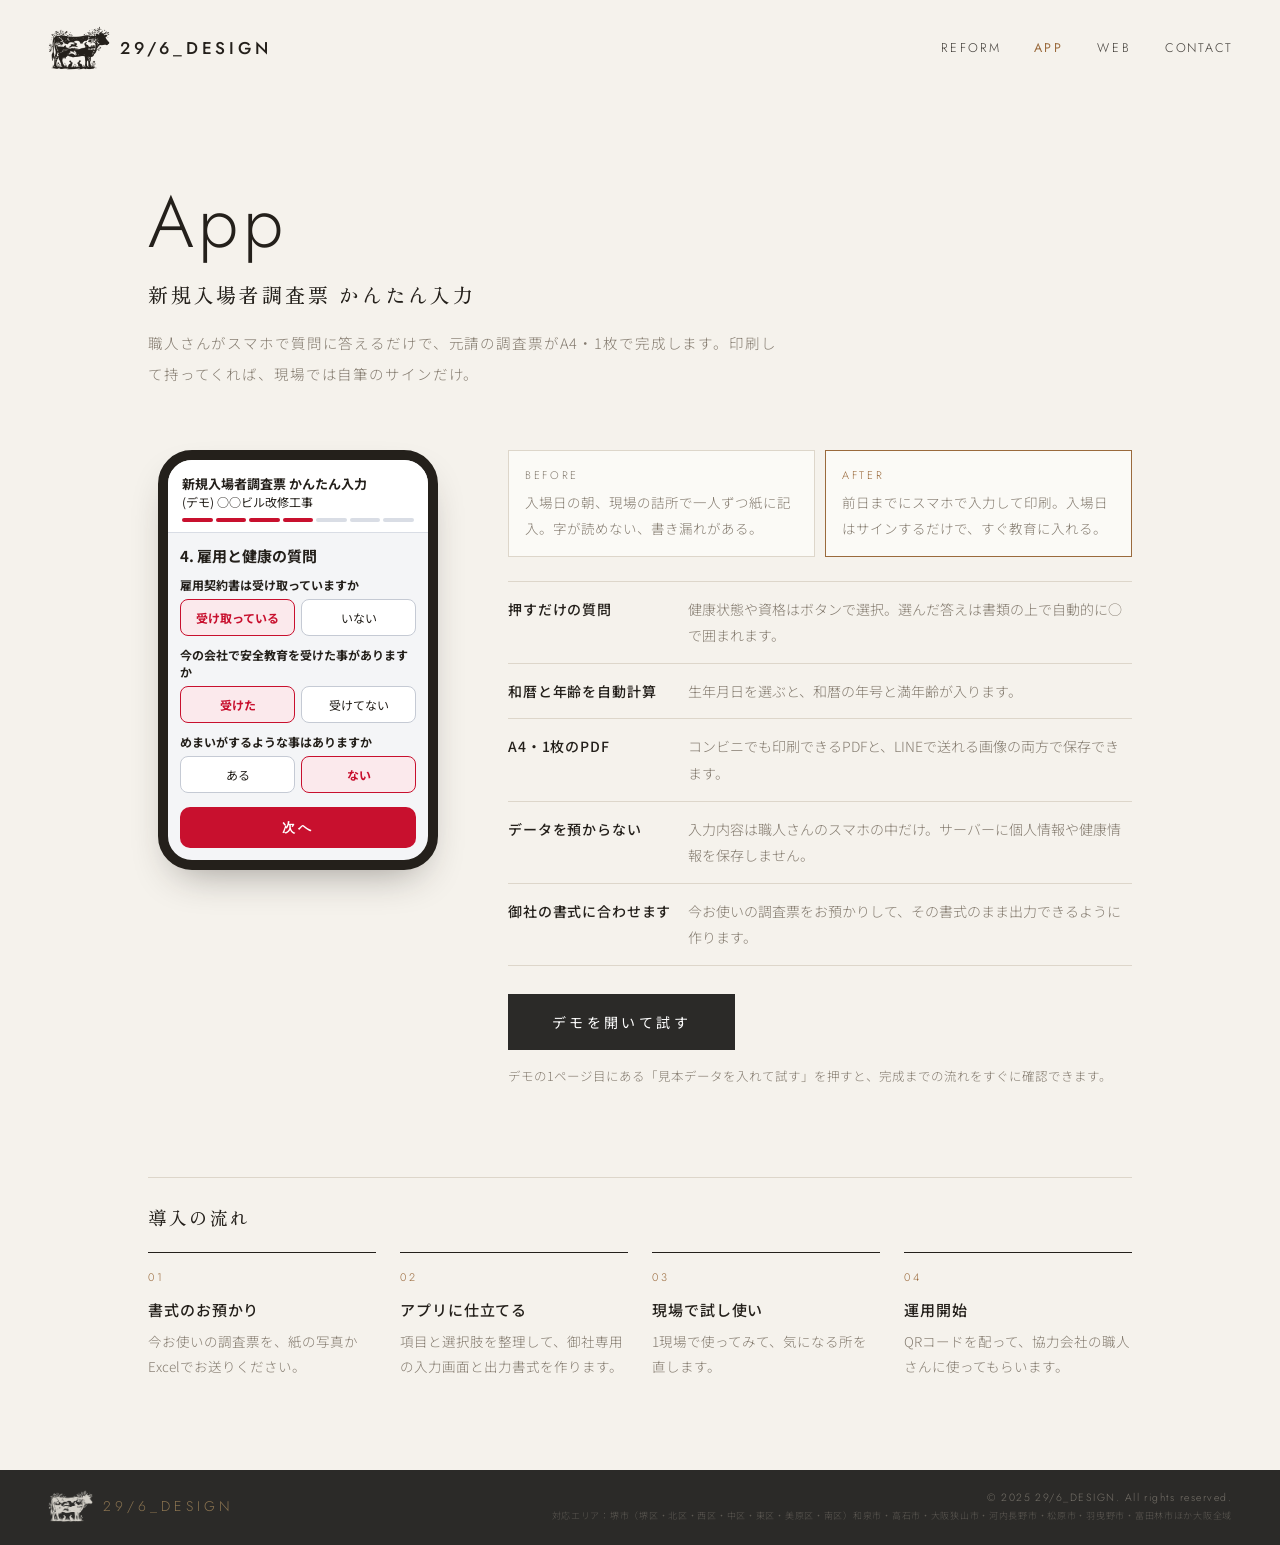
==== app.html @ 167fa284 "タブのアイコン（牛と兎）を追加 Co-Authored-By: Claude Opus 5.5 <noreply@anthropic.com> Claude-Session: https://clau" ====
<!DOCTYPE html>
<html lang="ja">
<head>
<meta charset="utf-8">
<meta name="viewport" content="width=device-width, initial-scale=1">
<title>29/6_DESIGN アプリ</title>
<link rel="icon" href="favicon.ico" sizes="any">
<link rel="icon" type="image/png" href="img/favicon-32.png" sizes="32x32">
<link rel="apple-touch-icon" href="img/apple-touch-icon.png">
<link rel="preconnect" href="https://fonts.googleapis.com">
<link rel="preconnect" href="https://fonts.gstatic.com" crossorigin>
<link href="https://fonts.googleapis.com/css2?family=Jost:wght@300;400;500&family=Noto+Sans+JP:wght@300;400;500&family=Zen+Old+Mincho:wght@500&display=swap" rel="stylesheet">
<link rel="stylesheet" href="css/site.css">
</head>
<body class="sub">
<header>
  <a class="logo" href="index.html"><img src="img/logo-ink.png" alt="" width="62" height="44"><span>29/6_DESIGN</span></a>
  <nav aria-label="メニュー">
    <a class="rf" href="reform.html">REFORM</a>
    <a class="on" href="app.html" aria-current="page">APP</a>
    <a href="web.html">WEB</a>
    <a class="ct" href="contact.html"><span class="tx">CONTACT</span><span class="lm" aria-hidden="true"><svg viewBox="0 0 48 44" width="34" height="31"><path d="M24 3C12.4 3 3 10.6 3 20c0 8.4 7.5 15.4 17.6 16.8.7.2 1.6.5 1.8 1.1.2.5.1 1.3.1 1.8l-.3 1.8c-.1.5-.4 2 1.8 1.1 2.2-.9 11.8-7 16.1-11.9C43.3 27.4 45 23.9 45 20 45 10.6 35.6 3 24 3z" fill="#06C755"/><text x="24" y="24.5" text-anchor="middle" font-family="Jost,Helvetica,Arial,sans-serif" font-size="11" font-weight="600" letter-spacing=".5" fill="#fff">LINE</text></svg></span></a>
  </nav>
</header>
<main>
<div class="ph">
  <span class="en">App</span>
  <h1>新規入場者調査票 かんたん入力</h1>
  <p>職人さんがスマホで質問に答えるだけで、<br class="sp">元請の調査票がA4・1枚で完成します。<br class="sp">印刷して持ってくれば、現場では自筆のサインだけ。</p>
</div>
<section class="blk">
  <div class="appw">
    <div class="phone" aria-hidden="true">
      <div class="pt"><b>新規入場者調査票 かんたん入力</b>(デモ) ○○ビル改修工事<div class="bar"><i class="on"></i><i class="on"></i><i class="on"></i><i class="on"></i><i></i><i></i><i></i></div></div>
      <div class="pb">
        <div class="ps">4. 雇用と健康の質問</div>
        <div class="q">雇用契約書は受け取っていますか</div>
        <div class="ch"><span class="sel">受け取っている</span><span>いない</span></div>
        <div class="q">今の会社で安全教育を受けた事がありますか</div>
        <div class="ch"><span class="sel">受けた</span><span>受けてない</span></div>
        <div class="q">めまいがするような事はありますか</div>
        <div class="ch"><span>ある</span><span class="sel">ない</span></div>
        <div class="go">次へ</div>
      </div>
    </div>
    <div>
      <div class="ba">
        <div><span>Before</span>入場日の朝、現場の詰所で一人ずつ紙に記入。字が読めない、書き漏れがある。</div>
        <div class="af"><span>After</span>前日までにスマホで入力して印刷。入場日はサインするだけで、すぐ教育に入れる。</div>
      </div>
      <dl class="pts">
        <dt>押すだけの質問</dt><dd>健康状態や資格はボタンで選択。選んだ答えは書類の上で自動的に○で囲まれます。</dd>
        <dt>和暦と年齢を自動計算</dt><dd>生年月日を選ぶと、和暦の年号と満年齢が入ります。</dd>
        <dt>A4・1枚のPDF</dt><dd>コンビニでも印刷できるPDFと、LINEで送れる画像の両方で保存できます。</dd>
        <dt>データを預からない</dt><dd>入力内容は職人さんのスマホの中だけ。サーバーに個人情報や健康情報を保存しません。</dd>
        <dt>御社の書式に合わせます</dt><dd>今お使いの調査票をお預かりして、その書式のまま出力できるように作ります。</dd>
      </dl>
      <a class="btn" href="demo.html">デモを開いて試す</a>
      <p class="note">デモの1ページ目にある「見本データを入れて試す」を押すと、完成までの流れをすぐに確認できます。</p>
    </div>
  </div>
</section>
<section class="blk">
  <h2 class="bh">導入の流れ</h2>
  <ol class="flow">
    <li><b>書式のお預かり</b>今お使いの調査票を、紙の写真かExcelでお送りください。</li>
    <li><b>アプリに仕立てる</b>項目と選択肢を整理して、御社専用の入力画面と出力書式を作ります。</li>
    <li><b>現場で試し使い</b>1現場で使ってみて、気になる所を直します。</li>
    <li><b>運用開始</b>QRコードを配って、協力会社の職人さんに使ってもらいます。</li>
  </ol>
</section>
</main>
<footer>
  <span class="flogo"><img src="img/logo-white.png" alt="" width="45" height="32">29/6_DESIGN</span>
  <div class="fr">
    <span>© 2025 29/6_DESIGN. All rights reserved.</span>
    <small>対応エリア：堺市（堺区・北区・西区・中区・東区・美原区・南区）和泉市・高石市・大阪狭山市・河内長野市・松原市・羽曳野市・富田林市ほか大阪全域</small>
  </div>
</footer>
</body>
</html>
---- css/site.css ----
:root{
  /* トップと同じ白壁とオーク。下層ページは写真なしで、文字と余白だけで組む */
  --wall:#f5f2ec;
  --paper:#fbfaf6;
  --ink:#24201b;
  --mute:#857c70;
  --line:#ddd6ca;
  --oak:#9a6a3c;
  --latin:'Jost','Helvetica Neue',sans-serif;
  --jp:'Noto Sans JP','Hiragino Sans',sans-serif;
  --mincho:'Zen Old Mincho','Hiragino Mincho ProN',serif;
  color-scheme:light;
}
*{box-sizing:border-box}
html,body{margin:0;height:100%}
body{display:flex;flex-direction:column;min-height:100%;background:var(--wall);color:var(--ink);font-family:var(--jp);font-weight:300;-webkit-text-size-adjust:100%}
main{flex:1 0 auto}
a{color:inherit;text-decoration:none}
a:focus-visible{outline:1px solid var(--oak);outline-offset:4px}

/* ---- header ---- */
header{display:flex;justify-content:space-between;align-items:center;padding:26px clamp(18px,4vw,48px)}
.logo img{display:block;height:44px;width:auto}
@media (max-width:560px){.logo img{height:34px}}
.logo{display:flex;align-items:center;gap:10px;font-family:var(--latin);font-weight:500;font-size:17px;letter-spacing:.22em;color:var(--ink)}
nav{display:flex;gap:clamp(16px,2.6vw,34px);font-family:var(--latin);font-weight:300;font-size:12.5px;letter-spacing:.22em;color:var(--ink)}
nav a{display:inline-block;opacity:.85;transform-origin:50% 60%;transition:transform .35s cubic-bezier(.2,.7,.2,1),text-shadow .35s ease,opacity .35s ease,color .35s ease}

nav a.on{opacity:1;color:var(--oak);font-weight:400}
nav a.rf{letter-spacing:.17em;margin-right:-.05em}
nav a.ct{letter-spacing:.14em;margin-right:-.08em;position:relative}

.tx{display:inline-block;transition:opacity .3s ease,transform .35s ease}

.lm{position:absolute;left:50%;top:50%;opacity:0;transform:translate(-50%,-30%) scale(.8);transition:opacity .35s ease .05s,transform .45s cubic-bezier(.2,.8,.2,1.2) .05s;filter:drop-shadow(0 6px 6px rgba(0,0,0,.25)) drop-shadow(0 10px 16px rgba(0,0,0,.15));pointer-events:none}
.lm svg{display:block}

@media (hover:hover){nav a:hover,nav a:focus-visible{opacity:1;transform:translateY(-4px) scale(1.12);text-shadow:0 7px 6px rgba(0,0,0,.28),0 10px 18px rgba(0,0,0,.18)}nav a.ct:hover,nav a.ct:focus-visible{transform:none;text-shadow:none}nav a.ct:hover .tx,nav a.ct:focus-visible .tx{opacity:0;transform:translateY(-6px)}nav a.ct:hover .lm,nav a.ct:focus-visible .lm{opacity:1;transform:translate(-50%,-50%) scale(1);animation:lmfloat 2.4s ease-in-out .5s infinite}}
@keyframes lmfloat{0%,100%{transform:translate(-50%,-50%)}50%{transform:translate(-50%,calc(-50% - 4px))}}
@media (prefers-reduced-motion:reduce){nav a,.lm,.tx{transition:opacity .2s}nav a:hover{transform:none}nav a.ct:hover .lm{animation:none;transform:translate(-50%,-50%)}nav a.ct:hover .tx{transform:none}}
@media (max-width:560px){header{flex-wrap:wrap;row-gap:4px}nav{width:100%;justify-content:space-between;gap:0;font-size:11.5px}nav a{padding:12px 0}}

/* ---- page head ---- */
.ph{max-width:1080px;margin:0 auto;padding:clamp(40px,7vw,90px) clamp(18px,4vw,48px) clamp(36px,5vw,60px)}
.ph .en{display:block;font-family:var(--latin);font-weight:300;font-size:clamp(40px,7vw,72px);letter-spacing:.06em;line-height:1;color:var(--ink)}
.ph h1{font-family:var(--mincho);font-weight:500;font-size:clamp(17px,2vw,20px);letter-spacing:.14em;margin:22px 0 0}
.ph p{margin:18px 0 0;font-size:14.5px;line-height:2.2;letter-spacing:.06em;color:var(--mute);max-width:44em;text-wrap:pretty}
.sp{display:none}
.nw{white-space:nowrap}
@media (max-width:560px){.sp{display:inline}.pc{display:none}}

/* ---- blocks ---- */
.blk{max-width:1080px;margin:0 auto;padding:0 clamp(18px,4vw,48px) clamp(56px,7vw,90px)}
.bh{font-family:var(--mincho);font-weight:500;font-size:18px;letter-spacing:.14em;margin:0 0 22px;padding-top:26px;border-top:1px solid var(--line)}
.tag{display:block;font-family:var(--latin);font-size:11px;letter-spacing:.24em;color:var(--oak);margin-bottom:12px;text-transform:uppercase}
.pts{margin:0;display:grid;grid-template-columns:180px 1fr;border-top:1px solid var(--line)}
.pts dt,.pts dd{padding:14px 0;border-bottom:1px solid var(--line);margin:0;font-size:14px;line-height:1.9}
.pts dt{font-weight:500;letter-spacing:.06em}
.pts dd{color:var(--mute)}
@media (max-width:560px){.pts{grid-template-columns:1fr}.pts dt{border-bottom:0;padding-bottom:0}.pts dd{padding-top:4px}}

/* reform */
.sk{display:grid;grid-template-columns:1fr 1.15fr;background:var(--paper);border:1px solid var(--line)}
.tex{min-height:340px;position:relative;background-color:#ece8df;background-image:url("data:image/svg+xml,%3Csvg xmlns='http://www.w3.org/2000/svg' width='600' height='400'%3E%3Cfilter id='n'%3E%3CfeTurbulence type='fractalNoise' baseFrequency='.012 .035' numOctaves='4' seed='7'/%3E%3CfeColorMatrix values='0 0 0 0 .55 0 0 0 0 .52 0 0 0 0 .47 0 0 0 .55 0'/%3E%3C/filter%3E%3Crect width='600' height='400' filter='url(%23n)'/%3E%3C/svg%3E");background-size:cover}
.tex::after{content:"";position:absolute;inset:0;background:linear-gradient(115deg,rgba(255,255,255,.55),rgba(255,255,255,0) 45%,rgba(0,0,0,.08))}
.skt{padding:clamp(24px,3vw,38px)}
.skt h2{font-family:var(--mincho);font-weight:500;font-size:clamp(17px,2.2vw,23px);text-wrap:balance;letter-spacing:.1em;margin:0 0 14px}
.skt>p{margin:0 0 20px;font-size:14px;line-height:2.1;color:var(--mute)}
@media (max-width:820px){.sk{grid-template-columns:1fr}.tex{min-height:200px}}
.grid{list-style:none;margin:0;padding:0;display:grid;grid-template-columns:repeat(3,1fr);gap:1px;background:var(--line);border:1px solid var(--line)}
.grid li{background:var(--wall);padding:24px 24px 28px;font-size:13.5px;line-height:1.9;color:var(--mute)}
.grid li span{display:block;font-family:var(--latin);font-size:11px;letter-spacing:.24em;color:var(--oak);text-transform:uppercase;margin-bottom:10px}
.grid li b{display:block;font-weight:500;color:var(--ink);font-size:16px;letter-spacing:.08em;margin-bottom:6px}
@media (max-width:820px){.grid{grid-template-columns:1fr 1fr}}
@media (max-width:480px){.grid{grid-template-columns:1fr}}

/* app */
.appw{display:grid;grid-template-columns:300px 1fr;gap:clamp(28px,5vw,60px);align-items:start}
@media (max-width:820px){.appw{grid-template-columns:1fr}}
@media (max-width:560px){.btn{display:block}}
.phone{width:280px;max-width:100%;margin:0 auto;border:10px solid #24201b;border-radius:34px;background:#f4f5f7;overflow:hidden;box-shadow:0 18px 40px -18px rgba(36,32,27,.45);font-family:var(--jp);font-weight:400}
.phone .pt{background:#fff;border-bottom:1px solid #d9dde5;padding:14px 14px 10px;font-size:12px}
.phone .pt b{display:block;font-size:13px;font-weight:700}
.phone .bar{display:flex;gap:3px;margin-top:8px}
.phone .bar i{flex:1;height:4px;border-radius:2px;background:#d9dde5}
.phone .bar i.on{background:#c8102e}
.phone .pb{padding:12px}
.phone .ps{font-weight:700;font-size:15px}
.phone .q{font-size:12px;font-weight:700;margin:10px 0 6px}
.phone .ch{display:flex;gap:6px}
.phone .ch span{flex:1;text-align:center;font-size:12px;padding:9px 4px;border:1.5px solid #c5cad4;border-radius:8px;background:#fff}
.phone .ch span.sel{border-color:#c8102e;background:#fbe9ec;color:#c8102e;font-weight:700}
.phone .go{margin-top:14px;background:#c8102e;color:#fff;text-align:center;font-weight:700;font-size:13px;padding:11px;border-radius:10px}
.ba{display:flex;flex-wrap:wrap;gap:10px;margin-bottom:24px;font-size:13.5px;line-height:1.9;color:var(--mute)}
.ba div{flex:1 1 220px;border:1px solid var(--line);background:var(--paper);padding:14px 16px}
.ba span{display:block;font-family:var(--latin);font-size:11px;letter-spacing:.24em;text-transform:uppercase;color:var(--mute);margin-bottom:4px}
.ba .af{border-color:var(--oak)}
.ba .af span{color:var(--oak)}
.btn{display:inline-block;text-align:center;margin-top:28px;background:#2b2a28;color:#fff;padding:18px 44px;font-size:14px;font-weight:400;letter-spacing:.24em;transition:background .3s ease,transform .3s ease,box-shadow .3s ease}
.btn:hover,.btn:focus-visible{background:#1a1917;transform:translateY(-2px);box-shadow:0 12px 24px -12px rgba(0,0,0,.5)}
.note{font-size:12.5px;color:var(--mute);margin:14px 0 0;line-height:1.9}
.flow{list-style:none;margin:0;padding:0;display:grid;grid-template-columns:repeat(4,1fr);gap:24px;counter-reset:f}
.flow li{font-size:13.5px;line-height:1.9;color:var(--mute);border-top:1px solid var(--ink);padding-top:14px}
.flow li::before{counter-increment:f;content:"0" counter(f);display:block;font-family:var(--latin);font-size:11px;letter-spacing:.24em;color:var(--oak);margin-bottom:8px}
.flow li b{display:block;font-weight:500;color:var(--ink);font-size:15px;letter-spacing:.06em;margin-bottom:4px}
@media (max-width:820px){.flow{grid-template-columns:1fr 1fr}}
@media (max-width:420px){.flow{grid-template-columns:1fr}}

/* web */
.work{display:grid;grid-template-columns:1fr 1.15fr;border:1px solid var(--line);background:var(--paper);transition:box-shadow .35s ease,transform .35s ease}
.work:hover{transform:translateY(-3px);box-shadow:0 18px 36px -20px rgba(0,0,0,.35)}
.wtex{min-height:300px;background:#2b2a27 url("data:image/svg+xml,%3Csvg xmlns='http://www.w3.org/2000/svg' width='600' height='400'%3E%3Cfilter id='n'%3E%3CfeTurbulence type='fractalNoise' baseFrequency='.02 .06' numOctaves='3' seed='3'/%3E%3CfeColorMatrix values='0 0 0 0 .8 0 0 0 0 .78 0 0 0 0 .72 0 0 0 .22 0'/%3E%3C/filter%3E%3Crect width='600' height='400' filter='url(%23n)'/%3E%3C/svg%3E") center/cover;display:flex;flex-direction:column;justify-content:center;padding:30px}
.wl{font-family:var(--latin);color:#d8d3c8;font-size:13px;letter-spacing:.24em}
.wc{font-family:var(--mincho);color:#f3efe6;font-size:28px;margin-top:10px;letter-spacing:.12em}
.wb{padding:clamp(24px,3vw,36px)}
.wb h3{font-family:var(--mincho);font-weight:500;font-size:21px;letter-spacing:.1em;margin:0 0 12px}
.wb p{margin:0 0 18px;font-size:14px;line-height:2.1;color:var(--mute)}
.meta{display:grid;grid-template-columns:60px 1fr;row-gap:4px;margin:0 0 20px;font-size:13px}
.meta dt{color:var(--mute)}.meta dd{margin:0}
.go{font-family:var(--latin);font-size:12px;letter-spacing:.24em;color:var(--oak)}
.wimg{position:relative;min-height:300px;background:#2b2a27;overflow:hidden}
.wimg img{position:absolute;inset:0;width:100%;height:100%;object-fit:cover;object-position:0% 50%;display:block;transition:transform .6s ease}
.work:hover .wimg img{transform:scale(1.03)}
@media (max-width:820px){.work{grid-template-columns:1fr}.wtex{min-height:180px}.wimg{min-height:0;aspect-ratio:2556/1186}.wimg img{object-position:50% 50%}}

/* contact */
.linebox{display:flex;align-items:center;gap:24px;background:var(--paper);border:1px solid var(--line);padding:clamp(22px,3vw,34px);margin-bottom:36px}
.lic svg{display:block}
.linebox h2{font-family:var(--mincho);font-weight:500;font-size:19px;letter-spacing:.12em;margin:0 0 6px}
.linebox p{margin:0;font-size:13.5px;line-height:1.9;color:var(--mute)}
.info{list-style:none;margin:0;padding:0;border-top:1px solid var(--line)}
.info li{padding:16px 0;border-bottom:1px solid var(--line);font-size:14px;line-height:1.9;letter-spacing:.04em}
.info li.nm{font-family:var(--latin);font-weight:400;font-size:16px;letter-spacing:.1em}
@media (max-width:560px){.info li{font-size:12px;padding:13px 0;line-height:1.8}.info li.nm{font-size:13.5px}.linebox h2{font-size:16px}.linebox p{font-size:12px}}
.info .k{display:inline-block;min-width:3.6em;font-family:var(--latin);font-size:12px;letter-spacing:.16em;color:var(--mute)}
.info a{border-bottom:1px solid transparent;transition:border-color .3s ease,color .3s ease}
.info a:hover{color:var(--oak);border-color:var(--oak)}

/* ---- スマホ：本文はCONTACTの一覧と同じ12pxにそろえる ---- */
@media (max-width:560px){
  .ph p{font-size:12px;line-height:2;letter-spacing:.03em}
  .bh{font-size:15px}
  .skt h2{font-size:16px}
  .skt>p,.pts dt,.pts dd,.grid li,.ba,.flow li,.wb p,.meta,.linebox p{font-size:12px;line-height:1.8}
  .pts dt{font-weight:500}
  .grid li b,.flow li b{font-size:13.5px}
  .grid li{padding:18px 18px 20px}
  .wb h3{font-size:17px}
  .wc{font-size:22px}
  .note{font-size:11px}
  .btn{font-size:13px;padding:16px 20px}
  .phone{transform:scale(.9);transform-origin:50% 0;margin-bottom:-50px}
}

/* ---- footer ---- */
footer{background:#2b2a28;color:#77726a;padding:20px clamp(18px,4vw,48px) 22px;display:flex;justify-content:space-between;align-items:center;flex-wrap:wrap;gap:20px}
.flogo img{height:32px;width:auto;opacity:.85}
.flogo{display:flex;align-items:center;gap:10px;font-family:var(--latin);font-weight:300;font-size:14px;letter-spacing:.3em;color:#8a7350}
.fr{text-align:right;display:grid;gap:4px}
.fr span{font-family:var(--latin);font-size:10.5px;letter-spacing:.14em}
.fr small{font-size:9px;letter-spacing:.08em;color:#5e5a54;line-height:1.6}
@media (max-width:560px){footer{padding:6px 18px 8px;gap:0}.flogo{display:none}.fr{text-align:left;gap:1px}.fr span{font-size:6.5px;letter-spacing:.12em}.fr small{font-size:6px;letter-spacing:.03em;line-height:1.45}}
@media (prefers-reduced-motion:reduce){.btn,.work{transition:none}.btn:hover,.work:hover{transform:none}}
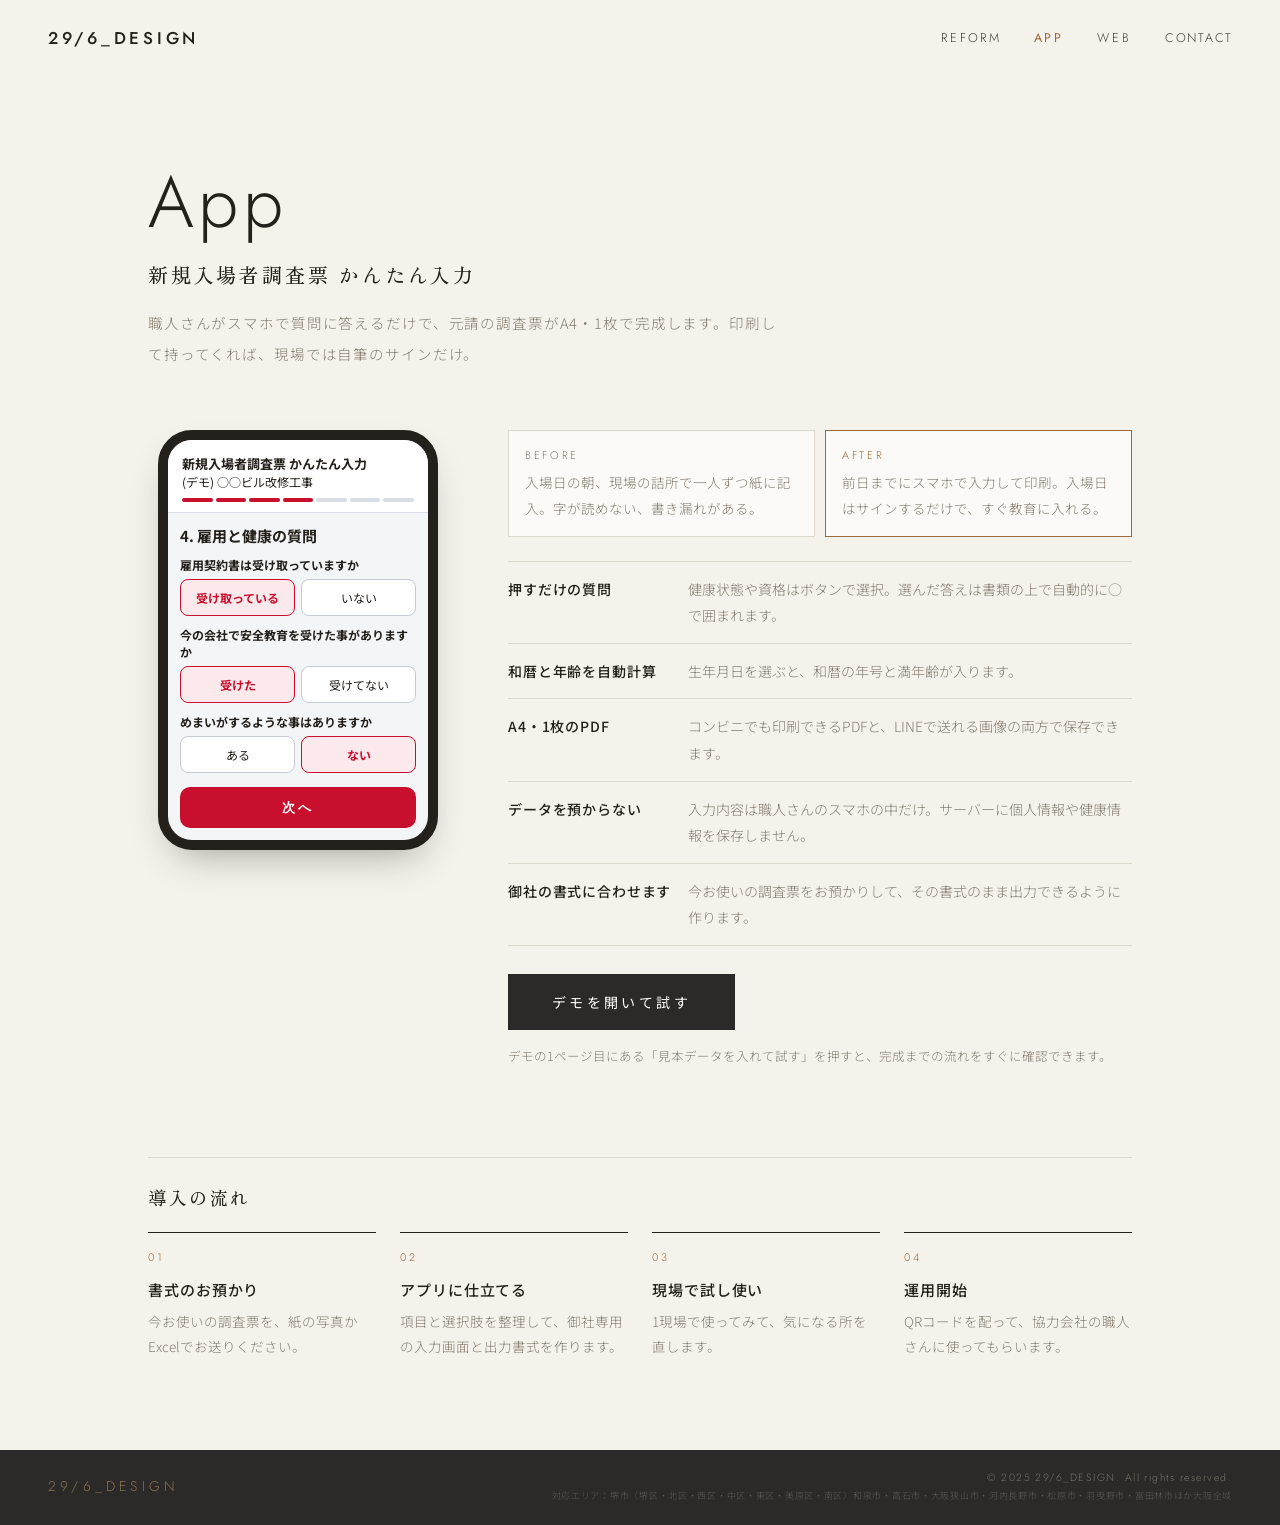
==== commit a3551775: "ヘッダーとフッターのロゴ画像を外す Co-Authored-By: Claude Opus 5.5 <noreply@anthropic.com> Claude-Session: https://cl" ====
--- a/app.html
+++ b/app.html
@@ -14,7 +14,7 @@
 </head>
 <body class="sub">
 <header>
-  <a class="logo" href="index.html"><img src="img/logo-ink.png" alt="" width="62" height="44"><span>29/6_DESIGN</span></a>
+  <a class="logo" href="index.html">29/6_DESIGN</a>
   <nav aria-label="メニュー">
     <a class="rf" href="reform.html">REFORM</a>
     <a class="on" href="app.html" aria-current="page">APP</a>
@@ -71,7 +71,7 @@
 </section>
 </main>
 <footer>
-  <span class="flogo"><img src="img/logo-white.png" alt="" width="45" height="32">29/6_DESIGN</span>
+  <span class="flogo">29/6_DESIGN</span>
   <div class="fr">
     <span>© 2025 29/6_DESIGN. All rights reserved.</span>
     <small>対応エリア：堺市（堺区・北区・西区・中区・東区・美原区・南区）和泉市・高石市・大阪狭山市・河内長野市・松原市・羽曳野市・富田林市ほか大阪全域</small>
